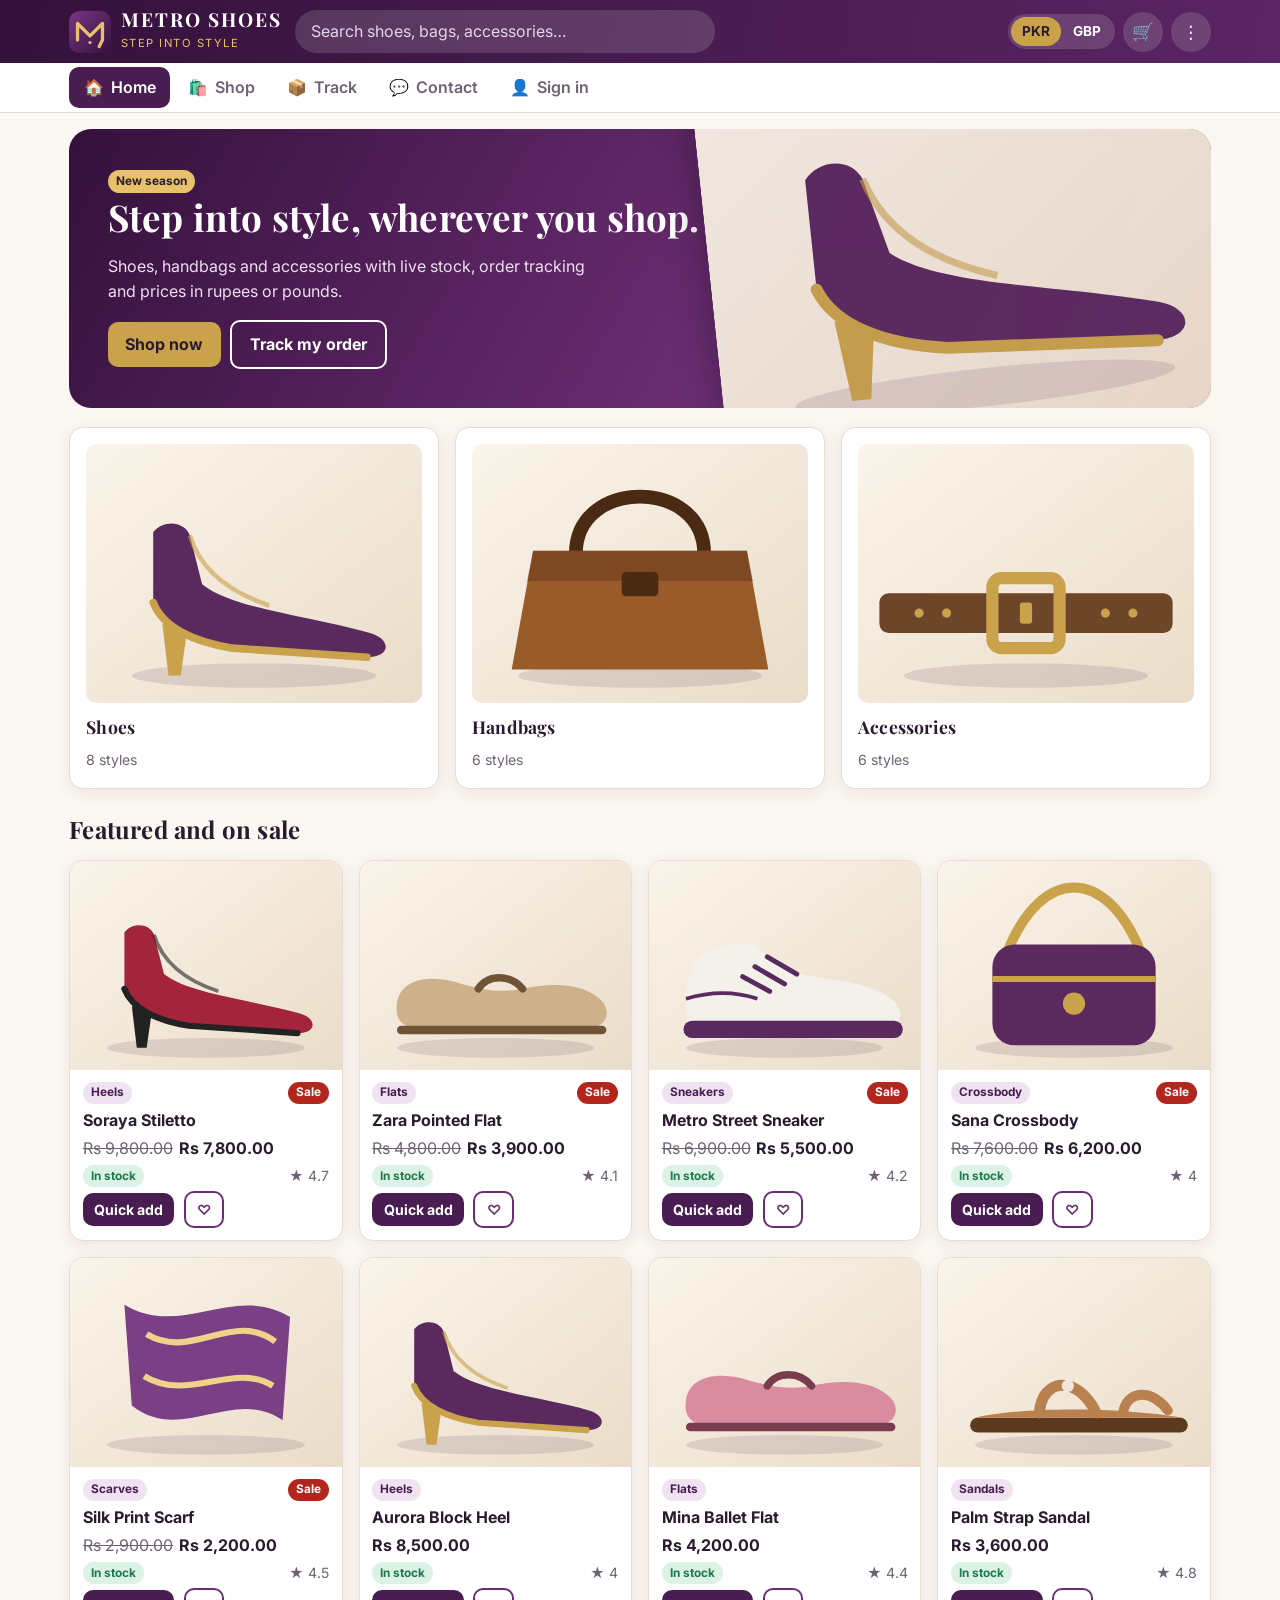
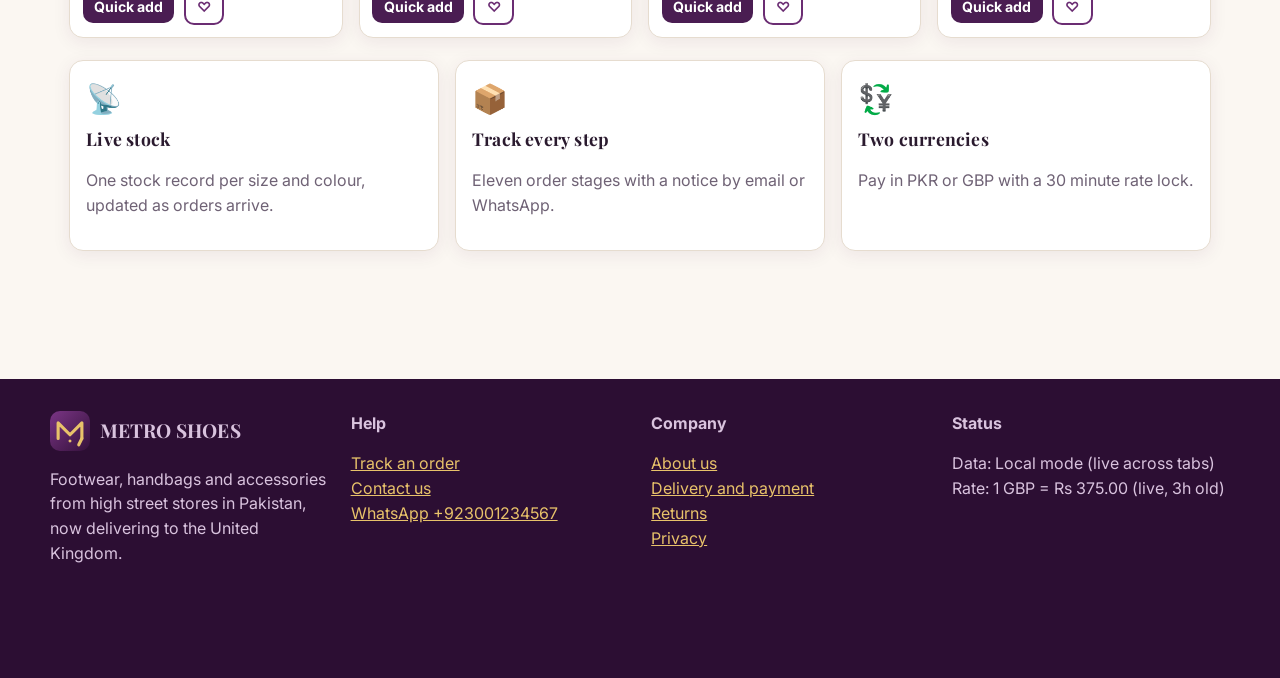
==== index.html @ d71f02ea "Add files via upload" ====
<!DOCTYPE html>
<html lang="en">
<head>
<meta charset="utf-8">
<meta name="viewport" content="width=device-width, initial-scale=1, viewport-fit=cover">
<title>Metro Shoes – Step into style</title>
<meta name="description" content="Metro Shoes online store: shoes, handbags and accessories for Pakistan and the UK.">
<meta name="theme-color" content="#4a1d52">
<meta property="og:type" content="website">
<meta property="og:site_name" content="Metro Shoes">
<meta property="og:title" content="Metro Shoes – Step into style">
<meta property="og:description" content="Shoes, handbags and accessories for Pakistan and the UK. Live stock, order tracking and prices in PKR or GBP.">
<meta property="og:image" content="/og-image.png">
<meta name="twitter:card" content="summary_large_image">
<link rel="apple-touch-icon" href="apple-touch-icon.png">
<link rel="manifest" href="manifest.webmanifest">
<link rel="icon" href="logo.svg" type="image/svg+xml">
<link href="https://fonts.googleapis.com/css2?family=Inter:wght@400;600;700&family=Playfair+Display:wght@600;700&display=swap" rel="stylesheet">
<link rel="stylesheet" href="styles.css">
</head>
<body>
<div id="app"><p style="padding:2rem">Loading Metro Shoes…</p><noscript><p style="padding:0 2rem">Metro Shoes needs JavaScript to run. Please enable it in your browser.</p></noscript></div>
<div id="layer"></div><div id="toast" class="toast" role="status" style="display:none"></div>
<script src="config.js"></script>
<script src="logic.js"></script>
<script src="data.js"></script>
<script src="db.js"></script>
<script src="app.js"></script>
<script src="dash.js"></script>
<script>App.start()</script>
</body>
</html>
---- styles.css ----
:root{--plum:#4a1d52;--plum2:#6b2d73;--gold:#c9a24b;--ivory:#fbf7f2;--ink:#2a1a2e;--mute:#6f6275;--line:#e6dccf;--card:#fff;--ok:#1d7a4a;--warn:#b26a00;--bad:#b3261e;--r:14px;--sh:0 4px 18px rgba(74,29,82,.08)}
[data-theme=dark]{--ivory:#16101a;--ink:#f2e9f4;--mute:#b3a4b8;--line:#33283a;--card:#211829;--sh:0 4px 18px rgba(0,0,0,.4)}
*{box-sizing:border-box}html{scroll-behavior:smooth}
body{margin:0;font:16px/1.55 "Inter","Segoe UI",system-ui,sans-serif;background:var(--ivory);color:var(--ink)}
h1,h2,h3,.serif{font-family:"Playfair Display",Georgia,serif;letter-spacing:.2px}h1{font-size:2.3rem;line-height:1.15;margin:.2rem 0 .6rem}h2{font-size:1.5rem;margin:.2rem 0 .7rem}h3{font-size:1.1rem;margin:.2rem 0 .4rem}
a{color:var(--plum2)}button{font:inherit;cursor:pointer}
button:focus-visible,input:focus-visible,select:focus-visible,a:focus-visible,textarea:focus-visible{outline:3px solid var(--gold);outline-offset:2px}
.wrap{max-width:1180px;margin:0 auto;padding:1rem 1.2rem 6rem}
.hdr{background:linear-gradient(100deg,#34113b,#5a2563);color:#fff;position:sticky;top:0;z-index:30}
.hdr .in{max-width:1180px;margin:0 auto;display:flex;align-items:center;gap:.8rem;padding:.6rem 1.2rem}
.brand{display:flex;align-items:center;gap:.6rem;color:#fff;text-decoration:none}.brand svg{width:42px;height:42px}.brand b{font:700 1.2rem "Playfair Display",Georgia,serif;letter-spacing:2px;display:block;line-height:1}.brand small{font-size:.7rem;color:#e8c26a;letter-spacing:1.5px}
.search{flex:1;max-width:420px;position:relative}.search input{width:100%;border:0;border-radius:999px;padding:.55rem 1rem;background:rgba(255,255,255,.14);color:#fff;font:inherit}.search input::placeholder{color:#e6d5ea}
.sug{position:absolute;top:110%;left:0;right:0;background:var(--card);color:var(--ink);border-radius:12px;box-shadow:var(--sh);overflow:hidden;z-index:40}.sug a{display:flex;gap:.6rem;align-items:center;padding:.5rem .8rem;text-decoration:none;color:inherit}.sug a:hover{background:var(--ivory)}.sug img{width:38px;height:30px;border-radius:6px;object-fit:cover}
.tools{display:flex;gap:.5rem;align-items:center;margin-left:auto}
.cur{display:flex;background:rgba(255,255,255,.14);border-radius:999px;padding:3px}.cur button{border:0;background:none;color:#fff;padding:.25rem .7rem;border-radius:999px;font-weight:700;font-size:.85rem}.cur button.on{background:var(--gold);color:#2a1a2e}
.ib{position:relative;border:0;background:rgba(255,255,255,.14);color:#fff;width:40px;height:40px;border-radius:50%;font-size:1.1rem}.ib:hover{background:rgba(255,255,255,.26)}.ib .n{position:absolute;top:-4px;right:-4px;background:var(--gold);color:#2a1a2e;border-radius:999px;font-size:.7rem;font-weight:700;padding:0 .4rem}
.taskbar{background:var(--card);border-bottom:1px solid var(--line);position:sticky;top:58px;z-index:25}.taskbar nav{max-width:1180px;margin:0 auto;display:flex;gap:.2rem;padding:.25rem 1.2rem;overflow-x:auto}
.taskbar a{display:flex;align-items:center;gap:.45rem;padding:.5rem .9rem;border-radius:10px;text-decoration:none;color:var(--mute);font-weight:600;white-space:nowrap}.taskbar a:hover{background:var(--ivory)}.taskbar a.on{background:var(--plum);color:#fff}
.menu{position:absolute;right:0;top:46px;min-width:230px;background:var(--card);color:var(--ink);border:1px solid var(--line);border-radius:12px;box-shadow:0 14px 34px rgba(0,0,0,.25);padding:.3rem;z-index:60;display:none}.menu.on{display:block}.menu button,.menu a{display:flex;gap:.6rem;width:100%;text-align:left;border:0;background:none;color:inherit;padding:.55rem .7rem;border-radius:8px;text-decoration:none}.menu button:hover,.menu a:hover{background:var(--ivory)}.menu hr{border:0;border-top:1px solid var(--line);margin:.25rem 0}
.hero{background:linear-gradient(120deg,#34113b,#6b2d73 60%,#9b5aa3);color:#fff;border-radius:22px;padding:2.4rem;position:relative;overflow:hidden;margin-bottom:1.2rem}.hero p{max-width:50ch;color:#efdff2}.hero .art{position:absolute;right:-20px;bottom:-30px;width:46%;opacity:.95}.hero .art img{width:100%;border-radius:20px;transform:rotate(-6deg);box-shadow:0 20px 40px rgba(0,0,0,.35)}
.btn{background:var(--plum);color:#fff;border:0;border-radius:10px;padding:.65rem 1.1rem;font-weight:700;text-decoration:none;display:inline-flex;align-items:center;gap:.4rem}.btn:hover{background:var(--plum2)}.btn.gold{background:var(--gold);color:#2a1a2e}.btn.alt{background:none;color:var(--plum2);border:2px solid var(--plum2)}.btn.wa{background:#1fa855}.btn.sm{padding:.35rem .7rem;font-size:.88rem}.btn[disabled]{opacity:.5;cursor:not-allowed}
.hero .btn.alt{color:#fff;border-color:#fff}
.grid{display:grid;gap:1rem;grid-template-columns:repeat(auto-fill,minmax(220px,1fr))}.g2{grid-template-columns:repeat(auto-fit,minmax(320px,1fr))}.g3{grid-template-columns:repeat(auto-fit,minmax(240px,1fr))}
.card{background:var(--card);border:1px solid var(--line);border-radius:var(--r);padding:1rem;box-shadow:var(--sh)}
.pcard{background:var(--card);border:1px solid var(--line);border-radius:var(--r);overflow:hidden;box-shadow:var(--sh);display:flex;flex-direction:column;transition:transform .15s}.pcard:hover{transform:translateY(-3px)}.pcard img{width:100%;aspect-ratio:22/17;object-fit:cover;display:block}.pcard .b{padding:.7rem .8rem;display:flex;flex-direction:column;gap:.25rem;flex:1}.pcard a.t{color:var(--ink);text-decoration:none;font-weight:700}
.pr{font-weight:700}.pr s{color:var(--mute);font-weight:400;margin-right:.35rem}
.badge{display:inline-block;font-size:.74rem;font-weight:700;padding:.12rem .5rem;border-radius:999px;background:#efe3f1;color:var(--plum)}.badge.ok{background:#dcf2e6;color:var(--ok)}.badge.low{background:#fdebc9;color:var(--warn)}.badge.out{background:#fbdcd9;color:var(--bad)}.badge.sale{background:var(--bad);color:#fff}
.chips{display:flex;flex-wrap:wrap;gap:.4rem;margin:.5rem 0}.chip{border:1.5px solid var(--line);background:var(--card);color:var(--ink);padding:.3rem .8rem;border-radius:999px;font-weight:600}.chip.on{background:var(--plum);color:#fff;border-color:var(--plum)}
.sw{display:inline-block;width:30px;height:30px;border-radius:50%;border:3px solid var(--card);box-shadow:0 0 0 2px var(--line);cursor:pointer}.sw.on{box-shadow:0 0 0 3px var(--plum)}.sz{min-width:46px;padding:.4rem;border:1.5px solid var(--line);border-radius:8px;background:var(--card);color:var(--ink);font-weight:600}.sz.on{background:var(--plum);color:#fff;border-color:var(--plum)}.sz[disabled]{opacity:.35;text-decoration:line-through}
label{display:block;font-weight:700;margin:.6rem 0 .2rem}input,select,textarea{font:inherit;width:100%;padding:.55rem .7rem;border:1.5px solid var(--line);border-radius:10px;background:var(--card);color:var(--ink)}input[type=radio],input[type=checkbox]{width:auto}.err{color:var(--bad);font-size:.85rem;margin-top:.15rem}
.row{display:flex;gap:.6rem;flex-wrap:wrap;align-items:center}.sp{justify-content:space-between}.mute{color:var(--mute)}.small{font-size:.88rem}
.tbl{width:100%;border-collapse:collapse;font-size:.92rem}.tbl th,.tbl td{padding:.5rem .6rem;border-bottom:1px solid var(--line);text-align:left;vertical-align:middle}.tbl th{color:var(--mute);font-size:.8rem;text-transform:uppercase;letter-spacing:.5px}.scroll{overflow:auto}
.sum div{display:flex;justify-content:space-between;padding:.2rem 0}.sum .t{font-weight:800;font-size:1.15rem;border-top:2px solid var(--line);margin-top:.3rem;padding-top:.5rem}.sum .d{color:var(--ok)}
.dash{display:grid;grid-template-columns:250px 1fr;min-height:calc(100vh - 110px)}
.side{background:linear-gradient(180deg,#2c0e33,#4a1d52);color:#f2e5f5;padding:.9rem .7rem;position:sticky;top:58px;height:calc(100vh - 58px);overflow:auto}.side .top{display:flex;align-items:center;justify-content:space-between;position:relative;margin-bottom:.6rem}.side .who{font-size:.85rem;color:#d9c3de}.side .who b{display:block;color:#fff}
.side .nv button{display:flex;align-items:center;gap:.7rem;width:100%;text-align:left;background:none;border:0;border-left:4px solid transparent;color:#e7d3ea;padding:.6rem .7rem;border-radius:0 10px 10px 0}.side .nv button:hover{background:rgba(255,255,255,.08)}.side .nv button.on{background:rgba(255,255,255,.15);color:#fff;border-left-color:var(--gold)}
.kebab{width:38px;height:38px;border-radius:10px;border:0;background:rgba(255,255,255,.12);color:#fff;font-size:1.5rem;line-height:1}.kebab:hover,.kebab[aria-expanded=true]{background:rgba(255,255,255,.26)}
.main{padding:1.2rem 1.4rem 6rem;min-width:0}
.kpis{display:grid;gap:.8rem;grid-template-columns:repeat(auto-fit,minmax(170px,1fr));margin-bottom:1rem}.kpi{background:var(--card);border:1px solid var(--line);border-radius:var(--r);padding:.9rem;box-shadow:var(--sh)}.kpi b{display:block;font:700 1.7rem "Playfair Display",Georgia,serif}.kpi span{color:var(--mute);font-size:.85rem}.kpi i{font-style:normal;font-size:.8rem;color:var(--ok)}
canvas{max-width:100%;height:auto}
.tl{list-style:none;padding:0;margin:.5rem 0}.tl li{position:relative;padding:0 0 .9rem 1.8rem;color:var(--mute)}.tl li:before{content:"";position:absolute;left:5px;top:6px;width:12px;height:12px;border-radius:50%;background:var(--line)}.tl li:after{content:"";position:absolute;left:10px;top:18px;bottom:-4px;width:2px;background:var(--line)}.tl li:last-child:after{display:none}.tl li.done{color:var(--ink)}.tl li.done:before{background:var(--ok)}.tl li.now:before{background:var(--gold);box-shadow:0 0 0 4px rgba(201,162,75,.3)}.tl li.bad:before{background:var(--bad)}
.ov{position:fixed;inset:0;background:rgba(20,8,24,.55);z-index:80;display:flex;align-items:center;justify-content:center;padding:1rem}.modal{background:var(--card);border-radius:18px;max-width:520px;width:100%;padding:1.2rem;max-height:90vh;overflow:auto}
.drawer{position:fixed;top:0;right:0;bottom:0;width:min(400px,100%);background:var(--card);z-index:90;box-shadow:-10px 0 30px rgba(0,0,0,.3);padding:1rem;overflow:auto}
.toast{position:fixed;left:50%;bottom:84px;transform:translateX(-50%);background:var(--ink);color:var(--ivory);padding:.6rem 1.1rem;border-radius:10px;z-index:120;pointer-events:none}
.foot{background:#2c0e33;color:#d9c3de;padding:2rem 1.2rem 6rem;margin-top:2rem}.foot .in{max-width:1180px;margin:0 auto;display:grid;gap:1.4rem;grid-template-columns:repeat(auto-fit,minmax(220px,1fr))}.foot a{color:#e8c26a}
.notice{background:#fdf1d6;border:1px solid #ecd49a;color:#6d4a00;border-radius:10px;padding:.6rem .9rem;margin:.6rem 0}.notice.bad{background:#fbe3e0;border-color:#efb3ad;color:#7e1b14}.notice.ok{background:#dcf2e6;border-color:#a9dcc1;color:#14563a}
.sizeg td,.sizeg th{padding:.2rem .6rem;border:1px solid var(--line);font-size:.85rem}
@media(max-width:860px){.dash{grid-template-columns:1fr}.side{position:static;height:auto}.hero .art{display:none}h1{font-size:1.8rem}
.taskbar{position:fixed;top:auto;bottom:10px;left:10px;right:10px;border:1px solid var(--line);border-radius:20px;box-shadow:0 8px 30px rgba(0,0,0,.28);z-index:50}.taskbar nav{justify-content:space-around;padding:.3rem}.taskbar a{flex-direction:column;gap:0;font-size:.7rem;padding:.35rem .55rem}.taskbar a span.i{font-size:1.2rem}
.search{display:none}.hdr .in{padding:.5rem .8rem}.wrap{padding:1rem .8rem 7rem}.main{padding:1rem .8rem 7rem}}
@media(prefers-reduced-motion:reduce){*{transition:none!important;scroll-behavior:auto!important}}
.side.cust{background:linear-gradient(180deg,#f4e8f6,#ead7ef);color:#34113b}.side.cust .who{color:#6d4a74}.side.cust .who b{color:#34113b}.side.cust .nv button{color:#4a1d52}.side.cust .nv button:hover{background:rgba(74,29,82,.08)}.side.cust .nv button.on{background:#fff;color:#34113b;border-left-color:#6b2d73;box-shadow:var(--sh)}.side.cust .kebab{background:rgba(74,29,82,.12);color:#34113b}.side.cust+.main{background:linear-gradient(180deg,rgba(201,162,75,.08),transparent 220px)}
[data-theme=dark] .side.cust{background:linear-gradient(180deg,#2a1d33,#3a2547);color:#f2e9f4}[data-theme=dark] .side.cust .nv button,[data-theme=dark] .side.cust .who b{color:#f2e9f4}
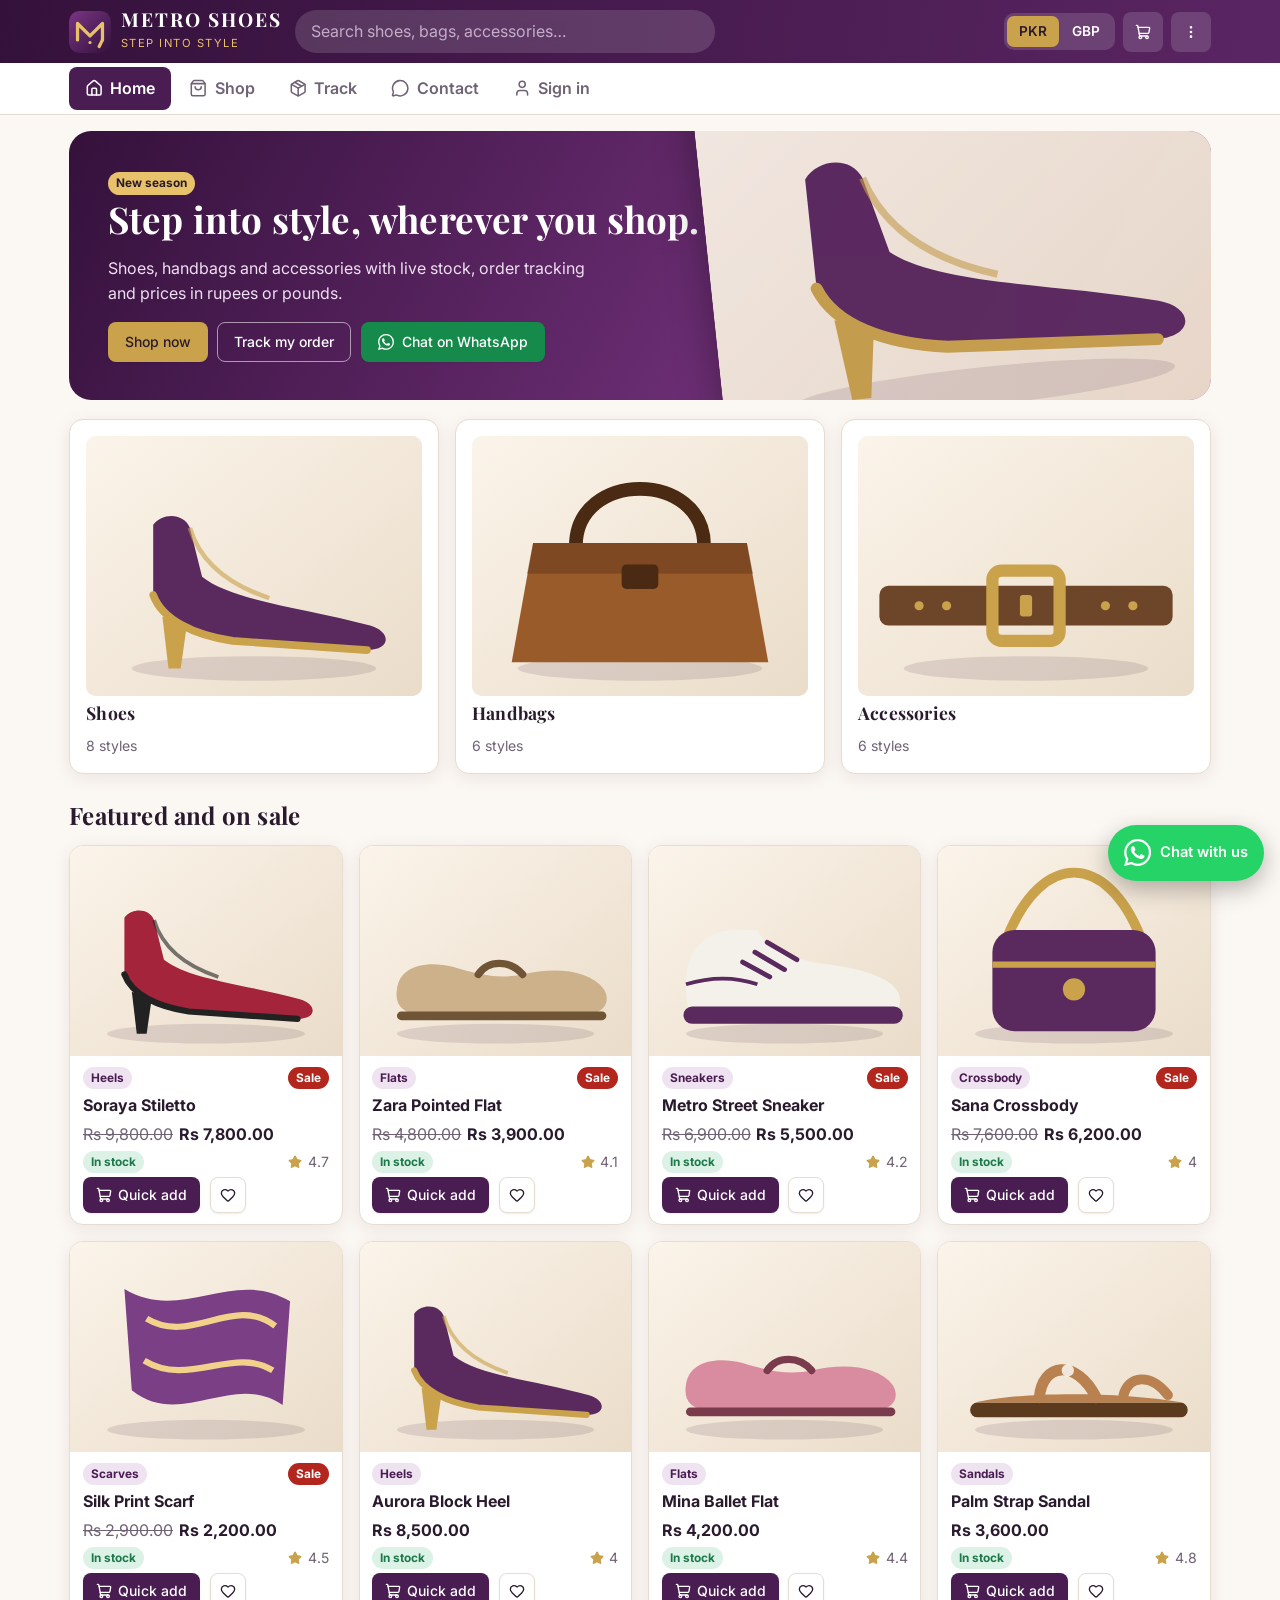
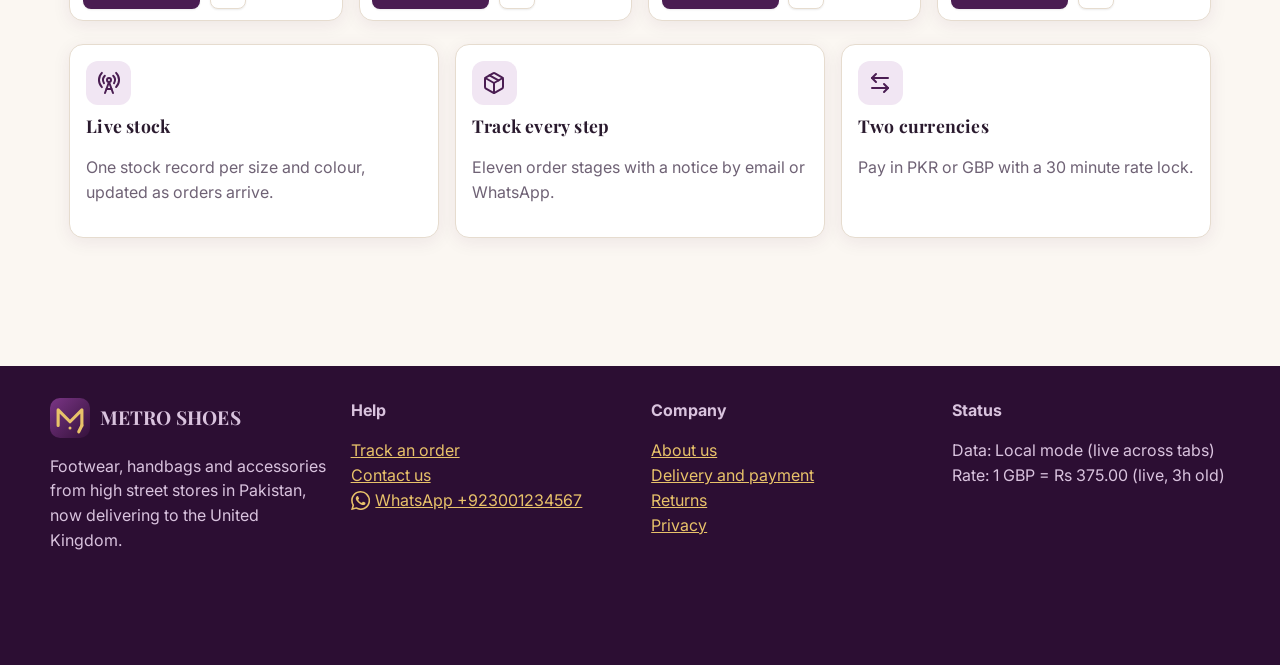
==== commit 7b8dd158: "Add files via upload" ====
--- a/index.html
+++ b/index.html
@@ -14,6 +14,7 @@
 <meta name="twitter:card" content="summary_large_image">
 <link rel="apple-touch-icon" href="apple-touch-icon.png">
 <link rel="manifest" href="manifest.webmanifest">
+<link rel="preconnect" href="https://loremflickr.com" crossorigin>
 <link rel="icon" href="logo.svg" type="image/svg+xml">
 <link href="https://fonts.googleapis.com/css2?family=Inter:wght@400;600;700&family=Playfair+Display:wght@600;700&display=swap" rel="stylesheet">
 <link rel="stylesheet" href="styles.css">
@@ -22,6 +23,7 @@
 <div id="app"><p style="padding:2rem">Loading Metro Shoes…</p><noscript><p style="padding:0 2rem">Metro Shoes needs JavaScript to run. Please enable it in your browser.</p></noscript></div>
 <div id="layer"></div><div id="toast" class="toast" role="status" style="display:none"></div>
 <script src="config.js"></script>
+<script src="icons.js"></script>
 <script src="logic.js"></script>
 <script src="data.js"></script>
 <script src="db.js"></script>
--- a/styles.css
+++ b/styles.css
@@ -1,10 +1,13 @@
-:root{--plum:#4a1d52;--plum2:#6b2d73;--gold:#c9a24b;--ivory:#fbf7f2;--ink:#2a1a2e;--mute:#6f6275;--line:#e6dccf;--card:#fff;--ok:#1d7a4a;--warn:#b26a00;--bad:#b3261e;--r:14px;--sh:0 4px 18px rgba(74,29,82,.08)}
-[data-theme=dark]{--ivory:#16101a;--ink:#f2e9f4;--mute:#b3a4b8;--line:#33283a;--card:#211829;--sh:0 4px 18px rgba(0,0,0,.4)}
+:root{--plum:#4a1d52;--plum2:#6b2d73;--gold:#c9a24b;--ivory:#fbf7f2;--ink:#2a1a2e;--mute:#6f6275;--line:#e6dccf;--card:#fff;--ok:#1d7a4a;--warn:#b26a00;--bad:#b3261e;--r:14px;--sh:0 4px 18px rgba(74,29,82,.08);
+/* shadcn/ui tokens mapped to the Metro palette */
+--background:var(--ivory);--foreground:var(--ink);--primary:var(--plum);--primary-foreground:#fff;--secondary:var(--gold);--secondary-foreground:#2a1a2e;--accent:#f1e6f3;--accent-foreground:var(--plum);--destructive:var(--bad);--border:var(--line);--input:var(--line);--ring:var(--plum2);--ring-a:rgba(107,45,115,.5);--radius:.625rem;--wa:#168a4a;--wa-brand:#25d366;--xs:0 1px 2px rgba(0,0,0,.08)}
+[data-theme=dark]{--accent:#33283a;--accent-foreground:#f2e9f4;--ring:#c9a2d1;--ring-a:rgba(201,162,209,.55);--ivory:#16101a;--ink:#f2e9f4;--mute:#b3a4b8;--line:#33283a;--card:#211829;--sh:0 4px 18px rgba(0,0,0,.4)}
 *{box-sizing:border-box}html{scroll-behavior:smooth}
 body{margin:0;font:16px/1.55 "Inter","Segoe UI",system-ui,sans-serif;background:var(--ivory);color:var(--ink)}
 h1,h2,h3,.serif{font-family:"Playfair Display",Georgia,serif;letter-spacing:.2px}h1{font-size:2.3rem;line-height:1.15;margin:.2rem 0 .6rem}h2{font-size:1.5rem;margin:.2rem 0 .7rem}h3{font-size:1.1rem;margin:.2rem 0 .4rem}
 a{color:var(--plum2)}button{font:inherit;cursor:pointer}
-button:focus-visible,input:focus-visible,select:focus-visible,a:focus-visible,textarea:focus-visible{outline:3px solid var(--gold);outline-offset:2px}
+button:focus-visible,input:focus-visible,select:focus-visible,a:focus-visible,textarea:focus-visible,summary:focus-visible{outline:3px solid var(--ring-a);outline-offset:0;border-color:var(--ring)}
+.hdr,.hero,.foot,.side:not(.cust){--ring:#e8c26a;--ring-a:rgba(232,194,106,.65)}
 .wrap{max-width:1180px;margin:0 auto;padding:1rem 1.2rem 6rem}
 .hdr{background:linear-gradient(100deg,#34113b,#5a2563);color:#fff;position:sticky;top:0;z-index:30}
 .hdr .in{max-width:1180px;margin:0 auto;display:flex;align-items:center;gap:.8rem;padding:.6rem 1.2rem}
@@ -12,29 +15,41 @@
 .search{flex:1;max-width:420px;position:relative}.search input{width:100%;border:0;border-radius:999px;padding:.55rem 1rem;background:rgba(255,255,255,.14);color:#fff;font:inherit}.search input::placeholder{color:#e6d5ea}
 .sug{position:absolute;top:110%;left:0;right:0;background:var(--card);color:var(--ink);border-radius:12px;box-shadow:var(--sh);overflow:hidden;z-index:40}.sug a{display:flex;gap:.6rem;align-items:center;padding:.5rem .8rem;text-decoration:none;color:inherit}.sug a:hover{background:var(--ivory)}.sug img{width:38px;height:30px;border-radius:6px;object-fit:cover}
 .tools{display:flex;gap:.5rem;align-items:center;margin-left:auto}
-.cur{display:flex;background:rgba(255,255,255,.14);border-radius:999px;padding:3px}.cur button{border:0;background:none;color:#fff;padding:.25rem .7rem;border-radius:999px;font-weight:700;font-size:.85rem}.cur button.on{background:var(--gold);color:#2a1a2e}
-.ib{position:relative;border:0;background:rgba(255,255,255,.14);color:#fff;width:40px;height:40px;border-radius:50%;font-size:1.1rem}.ib:hover{background:rgba(255,255,255,.26)}.ib .n{position:absolute;top:-4px;right:-4px;background:var(--gold);color:#2a1a2e;border-radius:999px;font-size:.7rem;font-weight:700;padding:0 .4rem}
+.cur{display:flex;background:rgba(255,255,255,.14);border-radius:999px;padding:3px}.cur button{border:1px solid transparent;background:none;color:#fff;padding:.25rem .7rem;border-radius:calc(var(--radius) - 3px);font-weight:600;font-size:.85rem;transition:background-color .15s}.cur button:hover{background:rgba(255,255,255,.14)}.cur{border-radius:var(--radius)}.cur button.on{background:var(--gold);color:#2a1a2e}
+.ib{position:relative;display:inline-flex;align-items:center;justify-content:center;border:1px solid transparent;background:rgba(255,255,255,.14);color:#fff;width:2.5rem;height:2.5rem;border-radius:calc(var(--radius) - 2px);font-size:1.1rem;transition:background-color .15s}.ib svg{width:1.15rem;height:1.15rem}.ib:hover{background:rgba(255,255,255,.26)}.ib .n{position:absolute;top:-4px;right:-4px;background:var(--gold);color:#2a1a2e;border-radius:999px;font-size:.7rem;font-weight:700;padding:0 .4rem}
 .taskbar{background:var(--card);border-bottom:1px solid var(--line);position:sticky;top:58px;z-index:25}.taskbar nav{max-width:1180px;margin:0 auto;display:flex;gap:.2rem;padding:.25rem 1.2rem;overflow-x:auto}
-.taskbar a{display:flex;align-items:center;gap:.45rem;padding:.5rem .9rem;border-radius:10px;text-decoration:none;color:var(--mute);font-weight:600;white-space:nowrap}.taskbar a:hover{background:var(--ivory)}.taskbar a.on{background:var(--plum);color:#fff}
-.menu{position:absolute;right:0;top:46px;min-width:230px;background:var(--card);color:var(--ink);border:1px solid var(--line);border-radius:12px;box-shadow:0 14px 34px rgba(0,0,0,.25);padding:.3rem;z-index:60;display:none}.menu.on{display:block}.menu button,.menu a{display:flex;gap:.6rem;width:100%;text-align:left;border:0;background:none;color:inherit;padding:.55rem .7rem;border-radius:8px;text-decoration:none}.menu button:hover,.menu a:hover{background:var(--ivory)}.menu hr{border:0;border-top:1px solid var(--line);margin:.25rem 0}
+.taskbar a{display:flex;align-items:center;gap:.45rem;padding:.5rem .9rem;border:1px solid transparent;border-radius:calc(var(--radius) - 2px);text-decoration:none;color:var(--mute);font-weight:600;white-space:nowrap}.taskbar a:hover{background:var(--ivory)}.taskbar a.on{background:var(--plum);color:#fff}
+.menu{position:absolute;right:0;top:46px;min-width:230px;background:var(--card);color:var(--ink);border:1px solid var(--line);border-radius:12px;box-shadow:0 14px 34px rgba(0,0,0,.25);padding:.3rem;z-index:60;display:none}.menu.on{display:block}.menu button,.menu a{display:flex;align-items:center;gap:.6rem;width:100%;text-align:left;border:1px solid transparent;background:none;color:inherit;padding:.5rem .7rem;border-radius:calc(var(--radius) - 4px);font-size:.875rem;text-decoration:none}.menu button:hover,.menu a:hover{background:var(--ivory)}.menu hr{border:0;border-top:1px solid var(--line);margin:.25rem 0}
 .hero{background:linear-gradient(120deg,#34113b,#6b2d73 60%,#9b5aa3);color:#fff;border-radius:22px;padding:2.4rem;position:relative;overflow:hidden;margin-bottom:1.2rem}.hero p{max-width:50ch;color:#efdff2}.hero .art{position:absolute;right:-20px;bottom:-30px;width:46%;opacity:.95}.hero .art img{width:100%;border-radius:20px;transform:rotate(-6deg);box-shadow:0 20px 40px rgba(0,0,0,.35)}
-.btn{background:var(--plum);color:#fff;border:0;border-radius:10px;padding:.65rem 1.1rem;font-weight:700;text-decoration:none;display:inline-flex;align-items:center;gap:.4rem}.btn:hover{background:var(--plum2)}.btn.gold{background:var(--gold);color:#2a1a2e}.btn.alt{background:none;color:var(--plum2);border:2px solid var(--plum2)}.btn.wa{background:#1fa855}.btn.sm{padding:.35rem .7rem;font-size:.88rem}.btn[disabled]{opacity:.5;cursor:not-allowed}
-.hero .btn.alt{color:#fff;border-color:#fff}
+/* ---- shadcn/ui Button (same variants and sizes as ui.shadcn.com/docs/components/button) ---- */
+.btn{display:inline-flex;align-items:center;justify-content:center;gap:.5rem;white-space:nowrap;height:2.5rem;padding:0 1rem;border:1px solid transparent;border-radius:calc(var(--radius) - 2px);font-size:.875rem;font-weight:500;line-height:1;text-decoration:none;background:var(--primary);color:var(--primary-foreground);box-shadow:var(--xs);transition:background-color .15s,color .15s,border-color .15s,box-shadow .15s}
+.btn:hover{background:color-mix(in srgb,var(--primary) 88%,#fff)}
+.btn.gold{background:var(--secondary);color:var(--secondary-foreground)}.btn.gold:hover{background:color-mix(in srgb,var(--secondary) 85%,#fff)}
+.btn.alt{background:var(--card);color:var(--foreground);border-color:var(--input)}.btn.alt:hover{background:var(--accent);color:var(--accent-foreground)}
+.btn.ghost{background:transparent;color:var(--foreground);box-shadow:none}.btn.ghost:hover{background:var(--accent);color:var(--accent-foreground)}
+.btn.link{background:transparent;color:var(--primary);box-shadow:none;height:auto;padding:0;text-underline-offset:4px}.btn.link:hover{background:transparent;text-decoration:underline}
+.btn.destructive{background:var(--destructive);color:#fff}.btn.destructive:hover{background:color-mix(in srgb,var(--destructive) 88%,#fff)}
+.btn.alt.destructive{background:var(--card);color:var(--destructive);border-color:color-mix(in srgb,var(--destructive) 35%,var(--input))}.btn.alt.destructive:hover{background:color-mix(in srgb,var(--destructive) 10%,var(--card));color:var(--destructive)}
+.btn.wa{background:var(--wa);color:#fff}.btn.wa:hover{background:color-mix(in srgb,var(--wa) 88%,#fff)}
+.btn.sm{height:2.25rem;padding:0 .75rem;gap:.375rem}.btn.lg{height:2.75rem;padding:0 2rem}.btn.icon{width:2.5rem;padding:0}.btn.sm.icon{width:2.25rem;padding:0}
+.btn[disabled],.chip[disabled],.sz[disabled]{opacity:.5;pointer-events:none}
+.btn svg,.ib svg,.kebab svg,.chip svg,.sz svg,.menu svg{width:1rem;height:1rem;flex:none;pointer-events:none}
+.hero .btn.alt{background:transparent;color:#fff;border-color:rgba(255,255,255,.55);box-shadow:none}.hero .btn.alt:hover{background:rgba(255,255,255,.14);color:#fff}
 .grid{display:grid;gap:1rem;grid-template-columns:repeat(auto-fill,minmax(220px,1fr))}.g2{grid-template-columns:repeat(auto-fit,minmax(320px,1fr))}.g3{grid-template-columns:repeat(auto-fit,minmax(240px,1fr))}
 .card{background:var(--card);border:1px solid var(--line);border-radius:var(--r);padding:1rem;box-shadow:var(--sh)}
 .pcard{background:var(--card);border:1px solid var(--line);border-radius:var(--r);overflow:hidden;box-shadow:var(--sh);display:flex;flex-direction:column;transition:transform .15s}.pcard:hover{transform:translateY(-3px)}.pcard img{width:100%;aspect-ratio:22/17;object-fit:cover;display:block}.pcard .b{padding:.7rem .8rem;display:flex;flex-direction:column;gap:.25rem;flex:1}.pcard a.t{color:var(--ink);text-decoration:none;font-weight:700}
 .pr{font-weight:700}.pr s{color:var(--mute);font-weight:400;margin-right:.35rem}
 .badge{display:inline-block;font-size:.74rem;font-weight:700;padding:.12rem .5rem;border-radius:999px;background:#efe3f1;color:var(--plum)}.badge.ok{background:#dcf2e6;color:var(--ok)}.badge.low{background:#fdebc9;color:var(--warn)}.badge.out{background:#fbdcd9;color:var(--bad)}.badge.sale{background:var(--bad);color:#fff}
-.chips{display:flex;flex-wrap:wrap;gap:.4rem;margin:.5rem 0}.chip{border:1.5px solid var(--line);background:var(--card);color:var(--ink);padding:.3rem .8rem;border-radius:999px;font-weight:600}.chip.on{background:var(--plum);color:#fff;border-color:var(--plum)}
-.sw{display:inline-block;width:30px;height:30px;border-radius:50%;border:3px solid var(--card);box-shadow:0 0 0 2px var(--line);cursor:pointer}.sw.on{box-shadow:0 0 0 3px var(--plum)}.sz{min-width:46px;padding:.4rem;border:1.5px solid var(--line);border-radius:8px;background:var(--card);color:var(--ink);font-weight:600}.sz.on{background:var(--plum);color:#fff;border-color:var(--plum)}.sz[disabled]{opacity:.35;text-decoration:line-through}
+.chips{display:flex;flex-wrap:wrap;gap:.4rem;margin:.5rem 0}.chip{display:inline-flex;align-items:center;gap:.4rem;height:2.25rem;border:1px solid var(--input);background:var(--card);color:var(--foreground);padding:0 .85rem;border-radius:calc(var(--radius) - 2px);font-size:.875rem;font-weight:500;box-shadow:var(--xs);transition:background-color .15s,color .15s}.chip:hover{background:var(--accent);color:var(--accent-foreground)}.chip.on{background:var(--primary);color:var(--primary-foreground);border-color:var(--primary)}
+.sw{display:inline-block;width:30px;height:30px;border-radius:50%;border:3px solid var(--card);box-shadow:0 0 0 2px var(--line);cursor:pointer}.sw.on{box-shadow:0 0 0 3px var(--plum)}.sz{min-width:46px;height:2.25rem;padding:0 .5rem;border:1px solid var(--input);border-radius:calc(var(--radius) - 2px);background:var(--card);color:var(--foreground);font-size:.875rem;font-weight:500;box-shadow:var(--xs);transition:background-color .15s,color .15s}.sz:hover{background:var(--accent);color:var(--accent-foreground)}.sz.on{background:var(--primary);color:var(--primary-foreground);border-color:var(--primary)}.sz[disabled]{opacity:.35;text-decoration:line-through}
 label{display:block;font-weight:700;margin:.6rem 0 .2rem}input,select,textarea{font:inherit;width:100%;padding:.55rem .7rem;border:1.5px solid var(--line);border-radius:10px;background:var(--card);color:var(--ink)}input[type=radio],input[type=checkbox]{width:auto}.err{color:var(--bad);font-size:.85rem;margin-top:.15rem}
 .row{display:flex;gap:.6rem;flex-wrap:wrap;align-items:center}.sp{justify-content:space-between}.mute{color:var(--mute)}.small{font-size:.88rem}
 .tbl{width:100%;border-collapse:collapse;font-size:.92rem}.tbl th,.tbl td{padding:.5rem .6rem;border-bottom:1px solid var(--line);text-align:left;vertical-align:middle}.tbl th{color:var(--mute);font-size:.8rem;text-transform:uppercase;letter-spacing:.5px}.scroll{overflow:auto}
 .sum div{display:flex;justify-content:space-between;padding:.2rem 0}.sum .t{font-weight:800;font-size:1.15rem;border-top:2px solid var(--line);margin-top:.3rem;padding-top:.5rem}.sum .d{color:var(--ok)}
 .dash{display:grid;grid-template-columns:250px 1fr;min-height:calc(100vh - 110px)}
 .side{background:linear-gradient(180deg,#2c0e33,#4a1d52);color:#f2e5f5;padding:.9rem .7rem;position:sticky;top:58px;height:calc(100vh - 58px);overflow:auto}.side .top{display:flex;align-items:center;justify-content:space-between;position:relative;margin-bottom:.6rem}.side .who{font-size:.85rem;color:#d9c3de}.side .who b{display:block;color:#fff}
-.side .nv button{display:flex;align-items:center;gap:.7rem;width:100%;text-align:left;background:none;border:0;border-left:4px solid transparent;color:#e7d3ea;padding:.6rem .7rem;border-radius:0 10px 10px 0}.side .nv button:hover{background:rgba(255,255,255,.08)}.side .nv button.on{background:rgba(255,255,255,.15);color:#fff;border-left-color:var(--gold)}
-.kebab{width:38px;height:38px;border-radius:10px;border:0;background:rgba(255,255,255,.12);color:#fff;font-size:1.5rem;line-height:1}.kebab:hover,.kebab[aria-expanded=true]{background:rgba(255,255,255,.26)}
+.side .nv button{display:flex;align-items:center;gap:.7rem;width:100%;text-align:left;background:none;border:0;border-left:4px solid transparent;font-size:.92rem;color:#e7d3ea;padding:.6rem .7rem;border-radius:0 10px 10px 0}.side .nv button:hover{background:rgba(255,255,255,.08)}.side .nv button.on{background:rgba(255,255,255,.15);color:#fff;border-left-color:var(--gold)}
+.kebab{display:inline-flex;align-items:center;justify-content:center;width:2.5rem;height:2.5rem;border-radius:calc(var(--radius) - 2px);border:1px solid transparent;background:rgba(255,255,255,.12);color:#fff;font-size:1.5rem;line-height:1;transition:background-color .15s}.kebab:hover,.kebab[aria-expanded=true]{background:rgba(255,255,255,.26)}
 .main{padding:1.2rem 1.4rem 6rem;min-width:0}
 .kpis{display:grid;gap:.8rem;grid-template-columns:repeat(auto-fit,minmax(170px,1fr));margin-bottom:1rem}.kpi{background:var(--card);border:1px solid var(--line);border-radius:var(--r);padding:.9rem;box-shadow:var(--sh)}.kpi b{display:block;font:700 1.7rem "Playfair Display",Georgia,serif}.kpi span{color:var(--mute);font-size:.85rem}.kpi i{font-style:normal;font-size:.8rem;color:var(--ok)}
 canvas{max-width:100%;height:auto}
@@ -46,8 +61,28 @@
 .notice{background:#fdf1d6;border:1px solid #ecd49a;color:#6d4a00;border-radius:10px;padding:.6rem .9rem;margin:.6rem 0}.notice.bad{background:#fbe3e0;border-color:#efb3ad;color:#7e1b14}.notice.ok{background:#dcf2e6;border-color:#a9dcc1;color:#14563a}
 .sizeg td,.sizeg th{padding:.2rem .6rem;border:1px solid var(--line);font-size:.85rem}
 @media(max-width:860px){.dash{grid-template-columns:1fr}.side{position:static;height:auto}.hero .art{display:none}h1{font-size:1.8rem}
-.taskbar{position:fixed;top:auto;bottom:10px;left:10px;right:10px;border:1px solid var(--line);border-radius:20px;box-shadow:0 8px 30px rgba(0,0,0,.28);z-index:50}.taskbar nav{justify-content:space-around;padding:.3rem}.taskbar a{flex-direction:column;gap:0;font-size:.7rem;padding:.35rem .55rem}.taskbar a span.i{font-size:1.2rem}
+.taskbar{position:fixed;top:auto;bottom:10px;left:10px;right:10px;border:1px solid var(--line);border-radius:20px;box-shadow:0 8px 30px rgba(0,0,0,.28);z-index:50}.taskbar nav{justify-content:space-around;padding:.3rem}.taskbar a{flex-direction:column;gap:0;font-size:.7rem;padding:.35rem .55rem}.taskbar a span.i svg{width:1.3rem;height:1.3rem}
 .search{display:none}.hdr .in{padding:.5rem .8rem}.wrap{padding:1rem .8rem 7rem}.main{padding:1rem .8rem 7rem}}
 @media(prefers-reduced-motion:reduce){*{transition:none!important;scroll-behavior:auto!important}}
 .side.cust{background:linear-gradient(180deg,#f4e8f6,#ead7ef);color:#34113b}.side.cust .who{color:#6d4a74}.side.cust .who b{color:#34113b}.side.cust .nv button{color:#4a1d52}.side.cust .nv button:hover{background:rgba(74,29,82,.08)}.side.cust .nv button.on{background:#fff;color:#34113b;border-left-color:#6b2d73;box-shadow:var(--sh)}.side.cust .kebab{background:rgba(74,29,82,.12);color:#34113b}.side.cust+.main{background:linear-gradient(180deg,rgba(201,162,75,.08),transparent 220px)}
 [data-theme=dark] .side.cust{background:linear-gradient(180deg,#2a1d33,#3a2547);color:#f2e9f4}[data-theme=dark] .side.cust .nv button,[data-theme=dark] .side.cust .who b{color:#f2e9f4}
+
+/* ---- icons (Lucide) ---- */
+.ic{width:1.15em;height:1.15em;flex:none;vertical-align:-.2em}.ic.filled{fill:currentColor}.ic.star{color:var(--gold)}.ic-wa{width:1.2em;height:1.2em}
+.taskbar a span.i,.side .nv button span{display:inline-flex;align-items:center}.side .nv button svg{width:1.1rem;height:1.1rem}
+.mute .ic,.badge .ic{width:1em;height:1em}.ic-line{display:inline-flex;align-items:center;gap:.35rem}
+.backlink{display:inline-flex;align-items:center;gap:.4rem}
+.feat{width:2.8rem;height:2.8rem;border-radius:12px;display:flex;align-items:center;justify-content:center;background:var(--accent);color:var(--accent-foreground);margin-bottom:.4rem}.feat svg{width:1.5rem;height:1.5rem}
+/* ---- product photos (fall back to the drawn artwork if a photo cannot load) ---- */
+.pimg{display:block;width:100%;aspect-ratio:22/17;object-fit:cover;background:linear-gradient(135deg,#fbf4ea,#eadcc9)}
+/* ---- WhatsApp floating button ---- */
+.wa-fab{position:fixed;right:1rem;bottom:1.2rem;z-index:40;display:inline-flex;align-items:center;gap:.55rem;height:3.5rem;min-width:3.5rem;padding:0 1rem;justify-content:center;border-radius:999px;background:var(--wa-brand);color:#fff;font-weight:600;font-size:.92rem;text-decoration:none;box-shadow:0 8px 24px rgba(0,0,0,.28);transition:transform .15s,box-shadow .15s}
+.wa-fab:hover{transform:translateY(-2px);box-shadow:0 12px 28px rgba(0,0,0,.32)}.wa-fab svg{width:1.7rem;height:1.7rem}
+.wa-fab:focus-visible{outline:3px solid rgba(37,211,102,.55);border-color:#fff}
+/* ---- empty-state placeholders ---- */
+.empty{display:flex;flex-direction:column;align-items:center;justify-content:center;gap:.3rem;text-align:center;padding:1.5rem 1rem;color:var(--mute);border:1.5px dashed var(--line);border-radius:var(--r);background:color-mix(in srgb,var(--card) 60%,transparent)}
+.empty svg{width:2rem;height:2rem;color:var(--plum2);opacity:.85;margin-bottom:.15rem}.empty b{color:var(--ink);font-weight:600}.empty span{font-size:.88rem;max-width:42ch}.empty .btn,.empty .row{margin-top:.6rem}
+td>.empty{border:0;padding:1.2rem .5rem}
+input::placeholder,textarea::placeholder{color:var(--mute);opacity:.75}
+@media(max-width:860px){.wa-fab{bottom:92px;right:.8rem;height:3.25rem;min-width:3.25rem;padding:0}.wa-fab span{display:none}}
+p.ic-line{display:flex}
